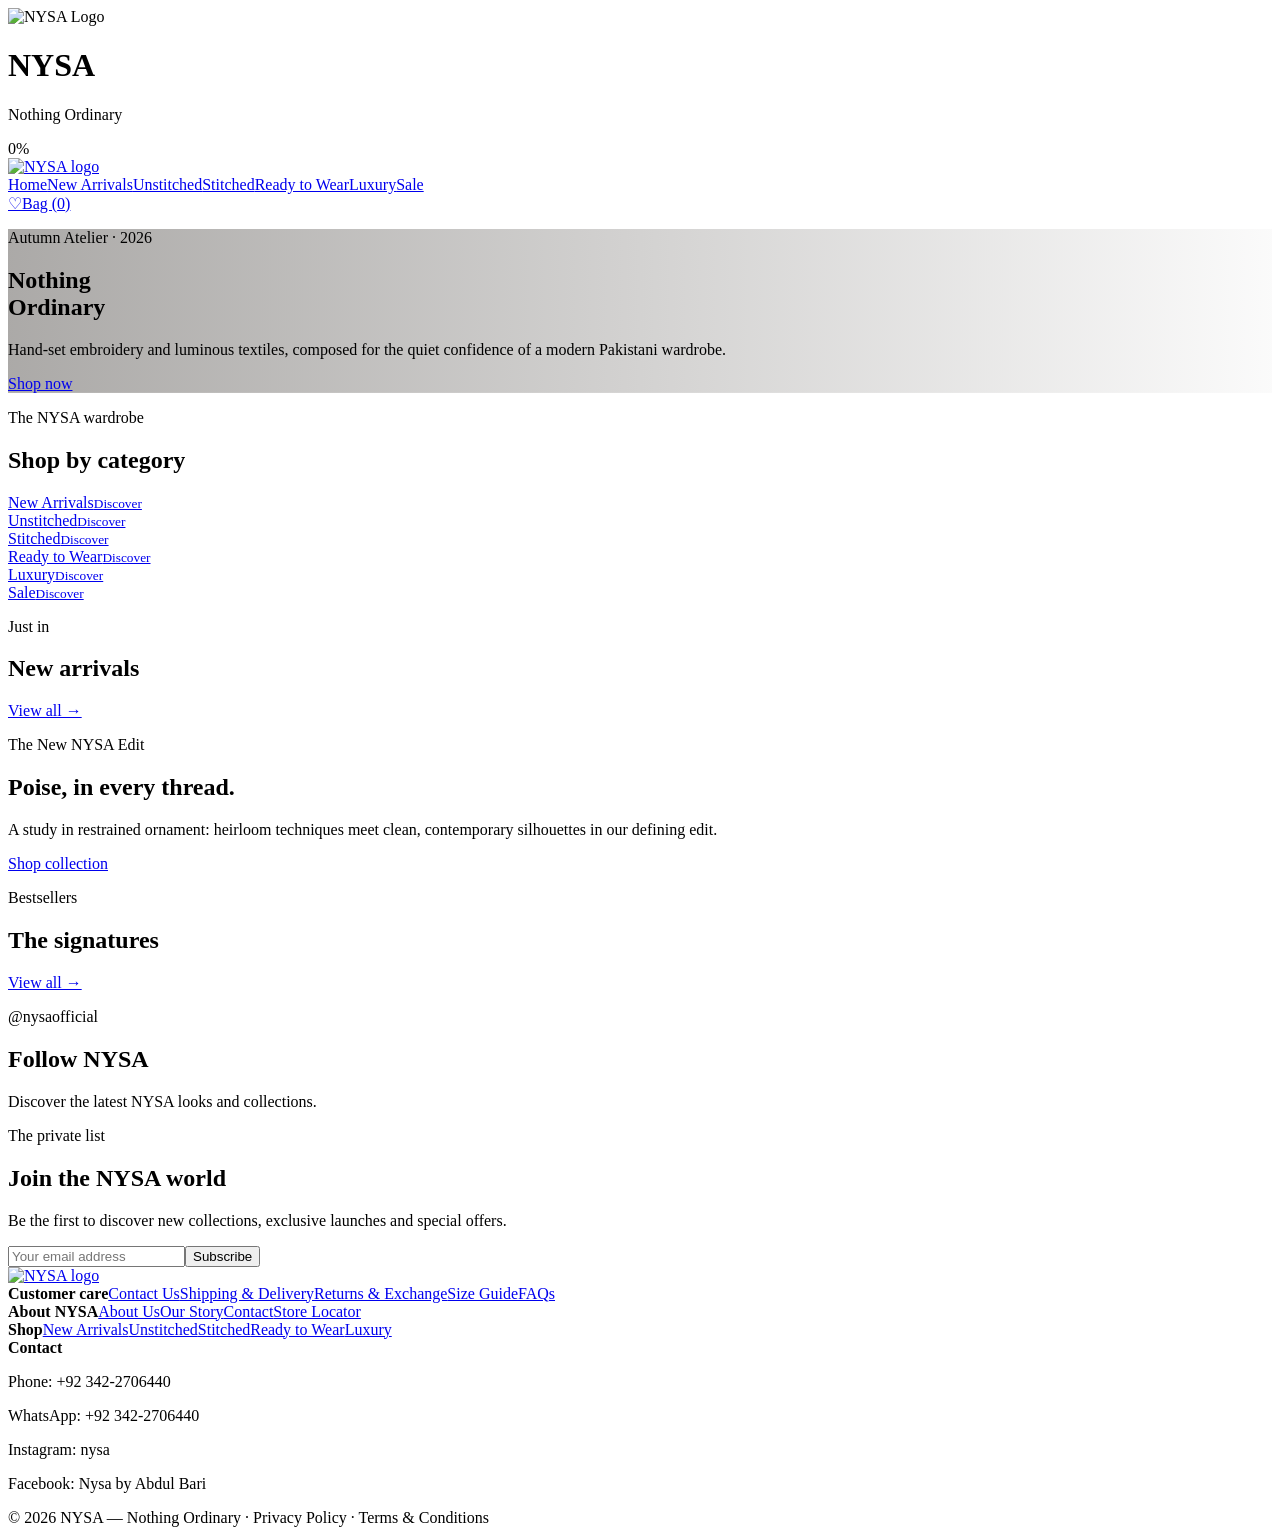
==== index.html @ f867de08 "Add files via upload" ====
<!doctype html>
<html lang="en">

<head>
    <meta charset="utf-8">
    <meta name="viewport" content="width=device-width,initial-scale=1">
    <title>NYSA — Nothing Ordinary</title>
    <link rel="preconnect" href="https://fonts.googleapis.com">
    <link rel="preconnect" href="https://fonts.gstatic.com" crossorigin>
    <link
        href="https://fonts.googleapis.com/css2?family=Cormorant+Garamond:wght@400;500;600&family=Inter:wght@400;500;600&display=swap"
        rel="stylesheet">
    <link rel="stylesheet" href="css/style.css">
    <link rel="icon" type="image/jpeg" href="assets/nysa-logo.jpeg">
</head>

<body>

    <!-- Preloader Screen -->
    <div id="nysa-preloader">
        <div class="loader-content">
            <img src="assets/nysa-logo.jpeg" alt="NYSA Logo" class="loader-logo">
            <h1 class="loader-title">NYSA</h1>
            <p class="loader-subtitle">Nothing Ordinary</p>
            <div class="loader-progress-bar">
                <div id="loader-progress"></div>
            </div>
            <div id="loader-counter">0%</div>
        </div>
    </div>

    <header class="header"><a class="logo" href="index.html" aria-label="NYSA"><img src="assets/nysa-logo.jpeg"
                alt="NYSA logo"></a>
        <nav><a href="index.html">Home</a><a href="shop.html">New Arrivals</a><a
                href="shop.html?cat=unstitched">Unstitched</a><a href="shop.html?cat=stitched">Stitched</a><a
                href="shop.html?cat=ready">Ready to Wear</a><a href="shop.html?cat=luxury">Luxury</a><a
                href="shop.html?cat=sale">Sale</a></nav>
        <div class="actions"><a href="wishlist.html">♡</a><a href="cart.html">Bag (<span id="cartCount">0</span>)</a>
        </div>
    </header>

    <main>
        <section class="hero"
            style="background-image:linear-gradient(90deg,rgba(35,30,25,.38),rgba(35,30,25,.02)),url('https://nysa-couture-studio.lovable.app/assets/nysa-hero-BqJJNbSA.jpg');background-size:cover;background-position:center">
            <div>
                <p class="eyebrow">Autumn Atelier · 2026</p>
                <h1>Nothing<br>Ordinary</h1>
                <p>Hand-set embroidery and luminous textiles, composed for the quiet confidence of a modern Pakistani
                    wardrobe.</p><a class="btn" href="shop.html">Shop now</a>
            </div>
        </section>

        <section class="section">
            <div class="section-head">
                <div>
                    <p class="eyebrow">The NYSA wardrobe</p>
                    <h2>Shop by category</h2>
                </div>
            </div>
            <div class="categories">
                <a href="shop.html?cat=new">
                    <div>New Arrivals<small>Discover</small></div>
                </a>
                <a href="shop.html?cat=unstitched">
                    <div>Unstitched<small>Discover</small></div>
                </a>
                <a href="shop.html?cat=stitched">
                    <div>Stitched<small>Discover</small></div>
                </a>
                <a href="shop.html?cat=ready">
                    <div>Ready to Wear<small>Discover</small></div>
                </a>
                <a href="shop.html?cat=luxury">
                    <div>Luxury<small>Discover</small></div>
                </a>
                <a href="shop.html?cat=sale">
                    <div>Sale<small>Discover</small></div>
                </a>
            </div>
        </section>

        <section class="section">
            <div class="section-head">
                <div>
                    <p class="eyebrow">Just in</p>
                    <h2>New arrivals</h2>
                </div><a href="shop.html">View all →</a>
            </div>
            <div class="products" id="newProducts"></div>
        </section>

        <section class="editorial">
            <div class="editorial-copy">
                <p class="eyebrow">The New NYSA Edit</p>
                <h2>Poise, in every thread.</h2>
                <p>A study in restrained ornament: heirloom techniques meet clean, contemporary silhouettes in our
                    defining edit.</p><a class="btn dark" href="shop.html?cat=luxury">Shop collection</a>
            </div>
            <div class="editorial-image"
                style="background-image:url('https://nysa-couture-studio.lovable.app/assets/nysa-editorial-D_HZrEHn.jpg');background-size:cover;background-position:center">
            </div>
        </section>

        <section class="section">
            <div class="section-head">
                <div>
                    <p class="eyebrow">Bestsellers</p>
                    <h2>The signatures</h2>
                </div><a href="shop.html">View all →</a>
            </div>
            <div class="products" id="bestProducts"></div>
        </section>

        <section class="instagram">
            <p class="eyebrow">@nysaofficial</p>
            <h2>Follow NYSA</h2>
            <p>Discover the latest NYSA looks and collections.</p>
            <div class="insta-grid">
                <div></div>
                <div></div>
                <div></div>
                <div></div>
                <div></div>
            </div>
        </section>
        <section class="newsletter">
            <p class="eyebrow">The private list</p>
            <h2>Join the NYSA world</h2>
            <p>Be the first to discover new collections, exclusive launches and special offers.</p>
            <form onsubmit="subscribe(event)"><input type="email" required
                    placeholder="Your email address"><button>Subscribe</button></form>
        </section>
    </main>

    <footer>
        <div class="footer-brand"><a class="logo" href="index.html" aria-label="NYSA"><img src="assets/nysa-logo.jpeg"
                    alt="NYSA logo"></a></div>
        <div><b>Customer care</b><a href="contact.html">Contact Us</a><a href="#">Shipping & Delivery</a><a
                href="#">Returns & Exchange</a><a href="#">Size Guide</a><a href="#">FAQs</a></div>
        <div><b>About NYSA</b><a href="#">About Us</a><a href="#">Our Story</a><a href="contact.html">Contact</a><a
                href="#">Store Locator</a></div>
        <div><b>Shop</b><a href="shop.html">New Arrivals</a><a href="shop.html?cat=unstitched">Unstitched</a><a
                href="shop.html?cat=stitched">Stitched</a><a href="shop.html?cat=ready">Ready to Wear</a><a
                href="shop.html?cat=luxury">Luxury</a></div>
        <div><b>Contact</b>
            <p>Phone: +92 342-2706440</p>
            <p>WhatsApp: +92 342-2706440</p>
            <p>Instagram: nysa</p>
            <p>Facebook: Nysa by Abdul Bari</p>
        </div>
    </footer>
    <div class="copyright">© 2026 NYSA — Nothing Ordinary · Privacy Policy · Terms & Conditions</div>
    <script src="js/products.js"></script>
    <script src="js/main.js"></script>
</body>

</html>
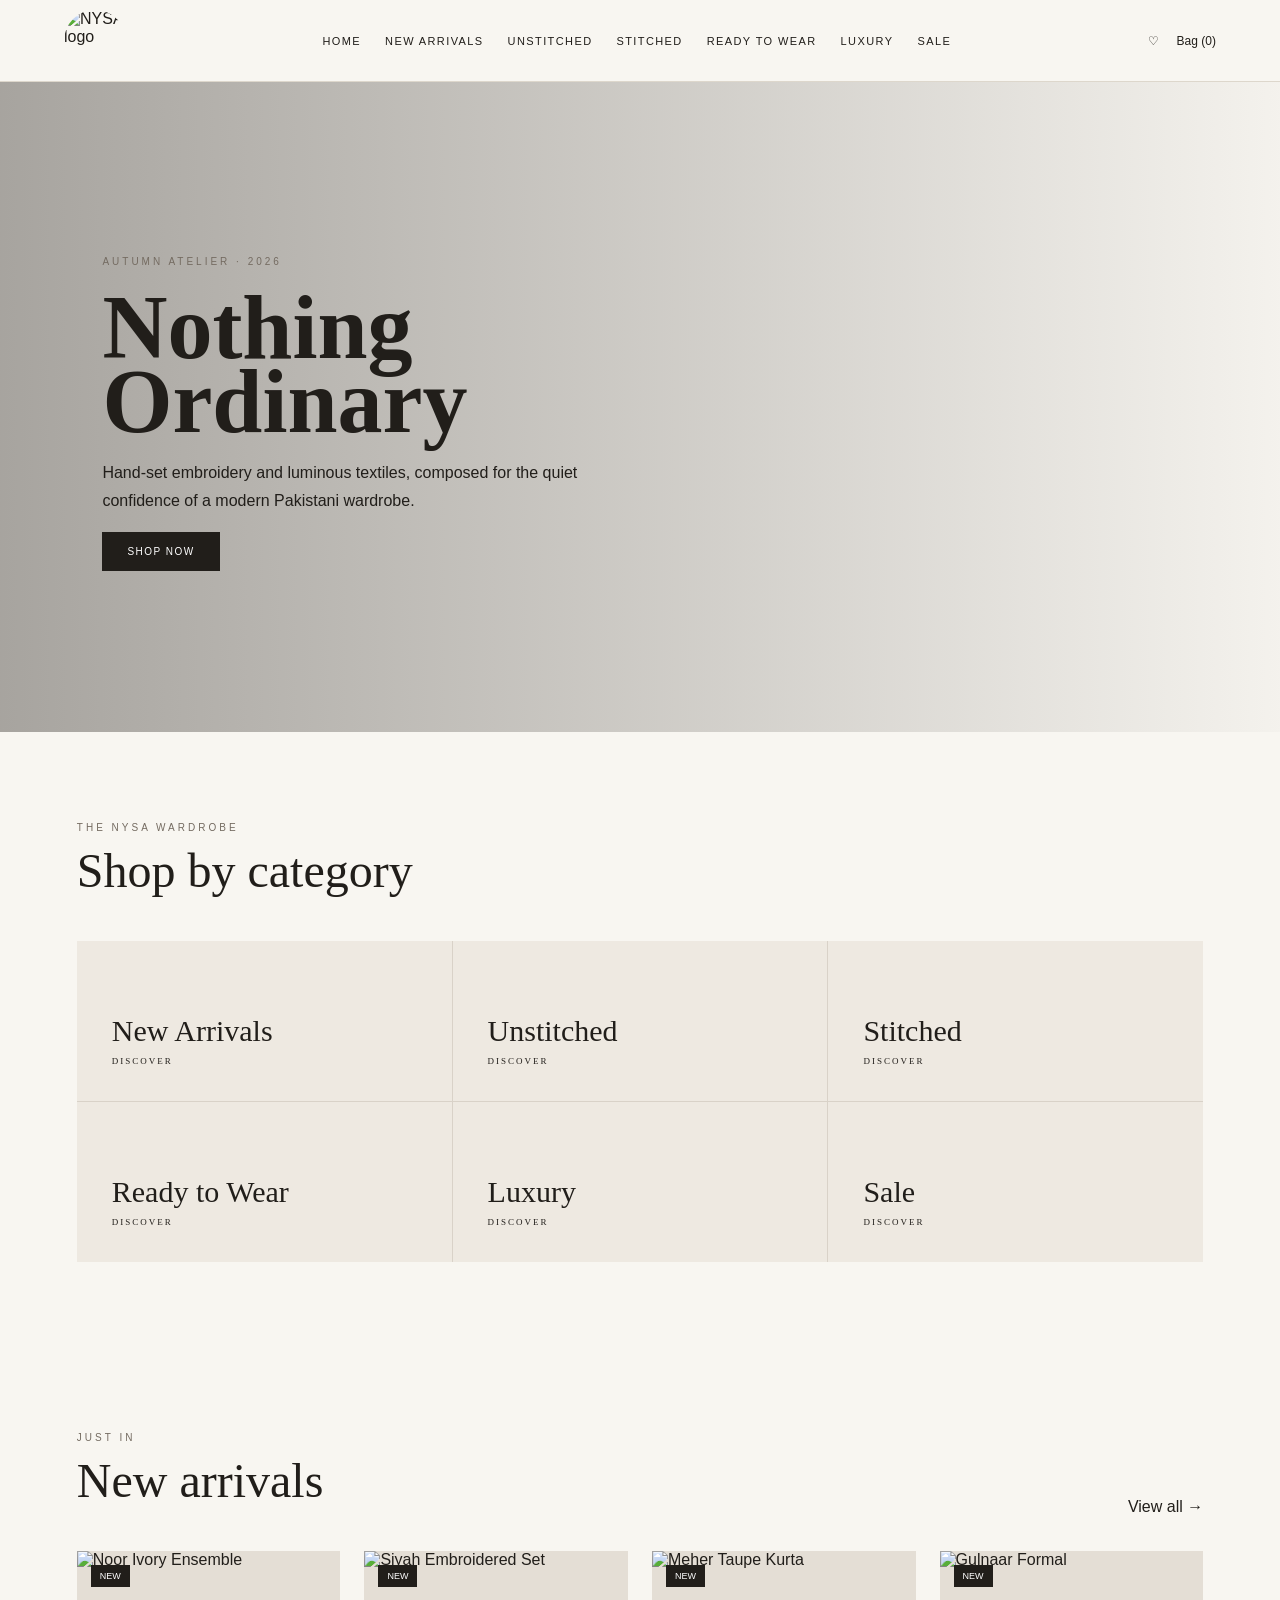
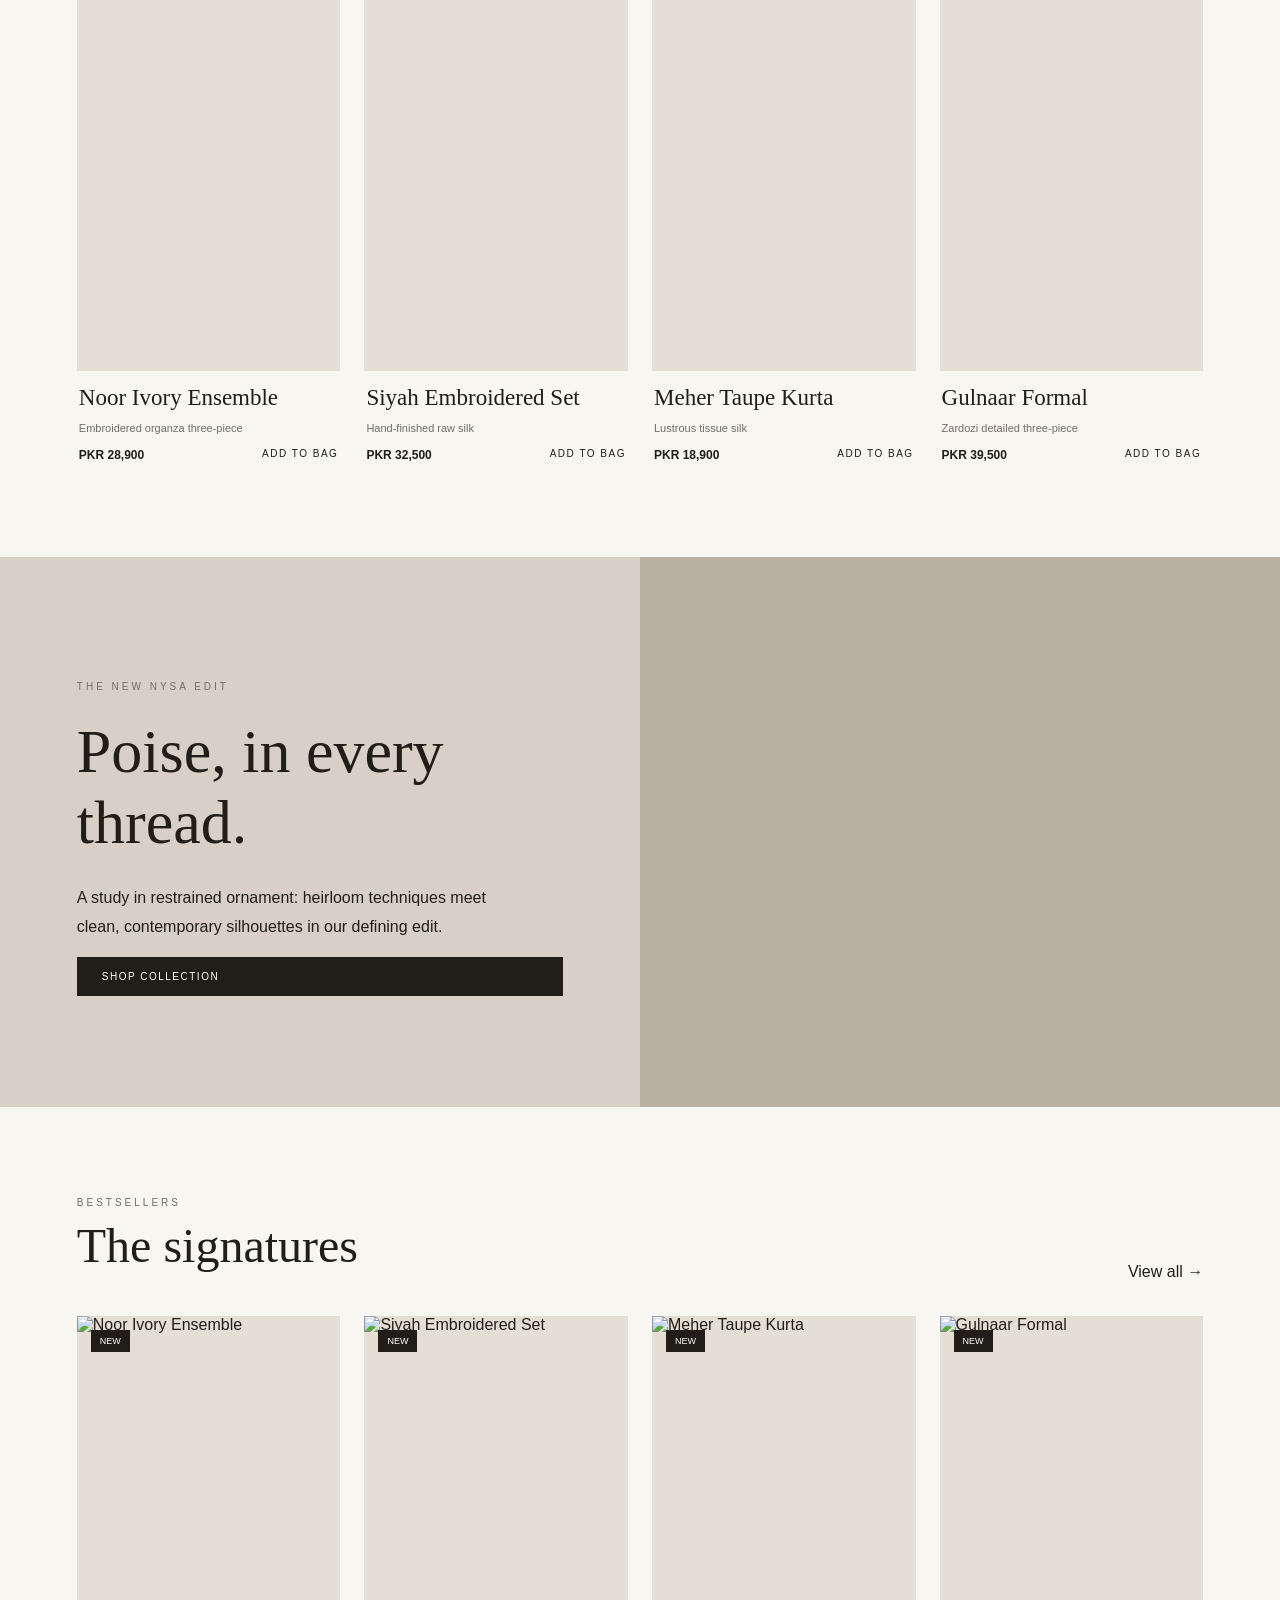
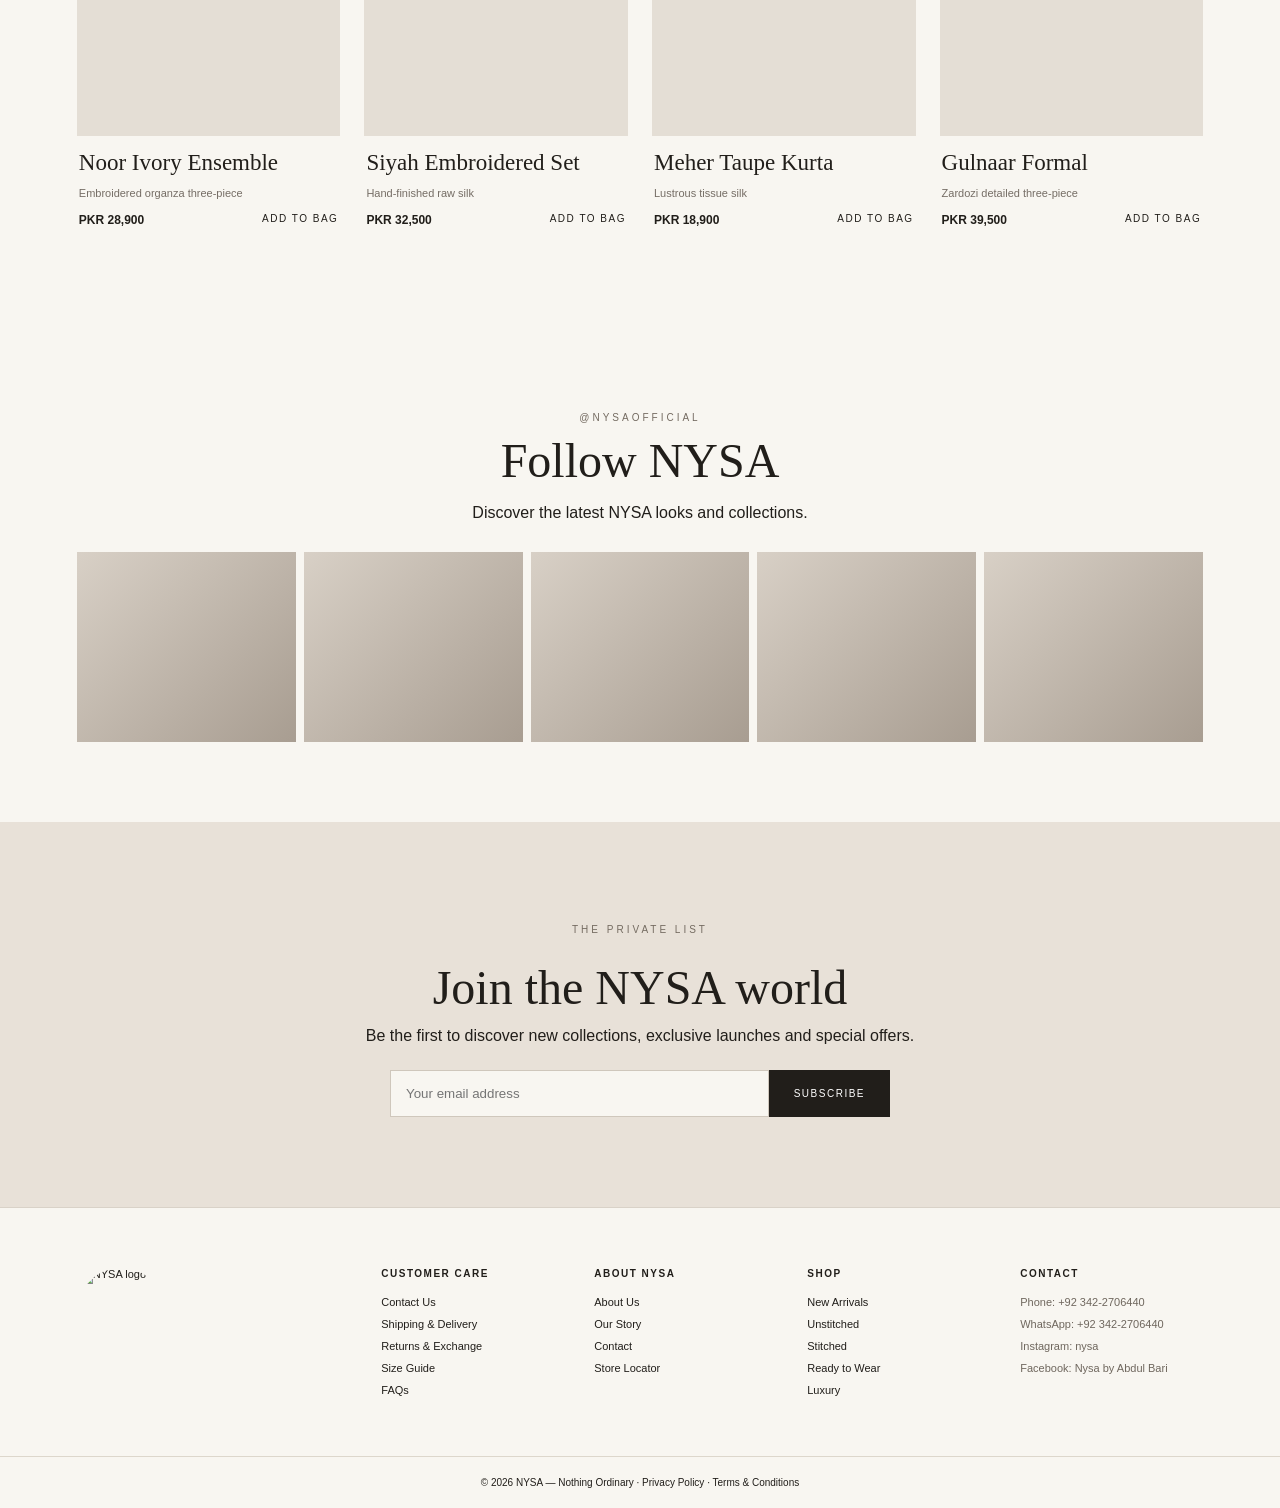
==== commit 5f51fd00: "Update index.html" ====
--- a/index.html
+++ b/index.html
@@ -10,7 +10,7 @@
     <link
         href="https://fonts.googleapis.com/css2?family=Cormorant+Garamond:wght@400;500;600&family=Inter:wght@400;500;600&display=swap"
         rel="stylesheet">
-    <link rel="stylesheet" href="css/style.css">
+    <link rel="stylesheet" href="style.css">
     <link rel="icon" type="image/jpeg" href="assets/nysa-logo.jpeg">
 </head>
 
@@ -150,8 +150,8 @@
         </div>
     </footer>
     <div class="copyright">© 2026 NYSA — Nothing Ordinary · Privacy Policy · Terms & Conditions</div>
-    <script src="js/products.js"></script>
-    <script src="js/main.js"></script>
+    <script src="products.js"></script>
+    <script src="main.js"></script>
 </body>
 
-</html>+</html>
--- a/style.css
+++ b/style.css
@@ -0,0 +1,648 @@
+* {
+    box-sizing: border-box
+}
+
+body {
+    margin: 0;
+    background: #f8f6f1;
+    color: #211e1a;
+    font-family: Inter, Arial, sans-serif
+}
+
+a {
+    text-decoration: none;
+    color: inherit
+}
+
+.header {
+    height: 82px;
+    border-bottom: 1px solid #ddd7cc;
+    background: #f8f6f1;
+    display: flex;
+    align-items: center;
+    padding: 0 5%;
+    gap: 30px;
+    position: sticky;
+    top: 0;
+    z-index: 10
+}
+
+.logo {
+    display: flex;
+    align-items: center;
+    flex-shrink: 0
+}
+
+.logo img {
+    display: block;
+    width: 62px;
+    height: 62px;
+    object-fit: contain;
+    border-radius: 50%
+}
+
+.checkout .logo img,
+.contact .logo img {
+    width: 105px;
+    height: 105px
+}
+
+.footer-brand .logo img {
+    width: 88px;
+    height: 88px
+}
+
+.header nav {
+    display: flex;
+    gap: 24px;
+    margin: auto;
+    font-size: 11px;
+    text-transform: uppercase;
+    letter-spacing: 1.4px
+}
+
+.actions {
+    display: flex;
+    gap: 18px;
+    font-size: 12px
+}
+
+.hero {
+    min-height: 650px;
+    padding: 110px 8%;
+    display: flex;
+    align-items: center;
+    background: linear-gradient(90deg, #d7d0c6, #eee9e1 48%, #b5aa9e);
+}
+
+.hero>div {
+    max-width: 520px
+}
+
+.eyebrow {
+    text-transform: uppercase;
+    letter-spacing: 3px;
+    font-size: 10px;
+    color: #746b61
+}
+
+.hero h1 {
+    font: 600 90px/0.82 "Cormorant Garamond";
+    margin: 20px 0
+}
+
+.hero p {
+    line-height: 1.8;
+    max-width: 480px
+}
+
+.btn,
+button {
+    display: inline-block;
+    border: 0;
+    background: #211e1a;
+    color: white;
+    padding: 14px 25px;
+    text-transform: uppercase;
+    letter-spacing: 1.5px;
+    font-size: 10px;
+    cursor: pointer
+}
+
+.dark {
+    background: #211e1a;
+    color: #fff
+}
+
+.section {
+    padding: 80px 6%
+}
+
+.section-head {
+    display: flex;
+    justify-content: space-between;
+    align-items: end;
+    margin-bottom: 35px
+}
+
+.section h2,
+.instagram h2,
+.newsletter h2 {
+    font: 500 48px "Cormorant Garamond";
+    margin: 8px 0
+}
+
+.categories {
+    display: grid;
+    grid-template-columns: repeat(3, 1fr);
+    gap: 1px;
+    background: #d9d2c8
+}
+
+.categories a {
+    background: #eee9e1;
+    min-height: 160px;
+    padding: 35px;
+    display: flex;
+    align-items: end;
+    font: 500 30px "Cormorant Garamond"
+}
+
+.categories small {
+    display: block;
+    font: 9px Inter;
+    text-transform: uppercase;
+    letter-spacing: 2px;
+    margin-top: 8px
+}
+
+.products {
+    display: grid;
+    grid-template-columns: repeat(4, 1fr);
+    gap: 24px
+}
+
+.photo {
+    height: 420px;
+    background: #e4ded5;
+    position: relative;
+    overflow: hidden
+}
+
+.photo span {
+    position: absolute;
+    top: 14px;
+    left: 14px;
+    background: #211e1a;
+    color: white;
+    padding: 6px 9px;
+    font-size: 9px;
+    text-transform: uppercase;
+    z-index: 2
+}
+
+.placeholder {
+    height: 100%;
+    display: flex;
+    align-items: center;
+    justify-content: center;
+    text-align: center;
+    padding: 30px;
+    color: #71685e;
+    font: 500 24px "Cormorant Garamond";
+    background: linear-gradient(135deg, #e8e2d9, #c9c0b4)
+}
+
+.small {
+    height: 160px;
+    width: 130px
+}
+
+.card-info {
+    padding: 14px 2px
+}
+
+.card-info h3 {
+    font: 500 23px "Cormorant Garamond";
+    margin: 0
+}
+
+.card-info p {
+    font-size: 11px;
+    color: #756d65
+}
+
+.card-info strong {
+    font-size: 12px
+}
+
+.card-info button {
+    float: right;
+    background: none;
+    color: #211e1a;
+    padding: 3px 0
+}
+
+.editorial {
+    display: grid;
+    grid-template-columns: 1fr 1fr;
+    min-height: 550px;
+    background: #d8d0c6
+}
+
+.editorial-copy {
+    padding: 100px 12%;
+    display: flex;
+    flex-direction: column;
+    justify-content: center
+}
+
+.editorial-copy h2 {
+    font: 500 62px "Cormorant Garamond";
+    margin: 10px 0
+}
+
+.editorial-copy p {
+    line-height: 1.8;
+    max-width: 450px
+}
+
+.editorial-image {
+    display: flex;
+    align-items: center;
+    justify-content: center;
+    font: 500 60px "Cormorant Garamond";
+    background: #b8aea2;
+    text-align: center
+}
+
+.editorial-image small {
+    display: block;
+    font: 10px Inter;
+    letter-spacing: 4px
+}
+
+.instagram {
+    text-align: center;
+    padding: 80px 6%
+}
+
+.insta-grid {
+    display: grid;
+    grid-template-columns: repeat(5, 1fr);
+    gap: 8px;
+    margin-top: 30px
+}
+
+.insta-grid div {
+    height: 190px;
+    background: linear-gradient(135deg, #d8d0c6, #a89d91)
+}
+
+.newsletter {
+    text-align: center;
+    padding: 90px 20px;
+    background: #e8e1d8
+}
+
+.newsletter p {
+    max-width: 550px;
+    margin: 12px auto 25px
+}
+
+.newsletter form {
+    display: flex;
+    max-width: 500px;
+    margin: auto
+}
+
+.newsletter input,
+.toolbar input,
+.toolbar select,
+.checkout-form input,
+.checkout-form textarea,
+.checkout-form select,
+.product-info select {
+    padding: 15px;
+    border: 1px solid #cfc7bc;
+    background: #f8f6f1;
+    outline: none
+}
+
+.newsletter input {
+    flex: 1
+}
+
+footer {
+    padding: 60px 6%;
+    display: grid;
+    grid-template-columns: 1.5fr repeat(4, 1fr);
+    gap: 30px;
+    border-top: 1px solid #d9d2c8
+}
+
+footer div {
+    display: flex;
+    flex-direction: column;
+    gap: 10px;
+    font-size: 11px
+}
+
+footer b {
+    text-transform: uppercase;
+    letter-spacing: 1.5px;
+    font-size: 10px;
+    margin-bottom: 7px
+}
+
+footer p {
+    margin: 0;
+    color: #6f675e
+}
+
+.copyright {
+    text-align: center;
+    padding: 20px;
+    border-top: 1px solid #ddd7cc;
+    font-size: 10px
+}
+
+.shop {
+    padding: 90px 6%;
+    min-height: 80vh
+}
+
+.shop h1,
+.checkout h1,
+.contact h1 {
+    font: 500 64px "Cormorant Garamond"
+}
+
+.toolbar {
+    display: flex;
+    gap: 10px;
+    margin: 30px 0
+}
+
+.toolbar input {
+    flex: 1
+}
+
+.product-page {
+    display: grid;
+    grid-template-columns: 1.1fr .9fr;
+    min-height: 75vh
+}
+
+.product-image {
+    background: #ddd5ca;
+    min-height: 650px
+}
+
+.product-info {
+    padding: 100px 9%;
+    display: flex;
+    flex-direction: column;
+    align-items: flex-start;
+    justify-content: center
+}
+
+.product-info h1 {
+    font: 500 58px "Cormorant Garamond";
+    margin: 10px 0
+}
+
+.product-info h2 {
+    font: 400 28px "Cormorant Garamond"
+}
+
+.product-info select {
+    margin: 20px 0;
+    width: 180px
+}
+
+.cart-row {
+    display: flex;
+    gap: 25px;
+    padding: 20px 0;
+    border-bottom: 1px solid #ddd7cc
+}
+
+.summary {
+    padding: 35px 0
+}
+
+.checkout,
+.contact {
+    max-width: 700px;
+    margin: auto;
+    padding: 70px 25px;
+    min-height: 100vh
+}
+
+.checkout-form {
+    display: flex;
+    flex-direction: column;
+    gap: 14px;
+    margin-top: 35px
+}
+
+.checkout-form textarea {
+    min-height: 130px;
+    resize: vertical
+}
+
+.checkout-form select {
+    padding: 15px
+}
+
+@media(max-width:900px) {
+    .header nav {
+        display: none
+    }
+
+    .products {
+        grid-template-columns: repeat(2, 1fr)
+    }
+
+    .categories {
+        grid-template-columns: repeat(2, 1fr)
+    }
+
+    .editorial {
+        grid-template-columns: 1fr
+    }
+
+    .editorial-image {
+        min-height: 350px
+    }
+
+    footer {
+        grid-template-columns: repeat(2, 1fr)
+    }
+
+    .hero h1 {
+        font-size: 65px
+    }
+}
+
+@media(max-width:560px) {
+    .header {
+        padding: 0 18px
+    }
+
+    .logo img {
+        width: 52px;
+        height: 52px
+    }
+
+    .checkout .logo img,
+    .contact .logo img {
+        width: 90px;
+        height: 90px
+    }
+
+    .products,
+    .categories {
+        grid-template-columns: 1fr
+    }
+
+    .photo {
+        height: 430px
+    }
+
+    .hero {
+        min-height: 560px;
+        padding: 70px 25px
+    }
+
+    .hero h1 {
+        font-size: 58px
+    }
+
+    .section {
+        padding: 55px 20px
+    }
+
+    .section h2,
+    .instagram h2,
+    .newsletter h2 {
+        font-size: 40px
+    }
+
+    .insta-grid {
+        grid-template-columns: repeat(2, 1fr)
+    }
+
+    footer {
+        grid-template-columns: 1fr
+    }
+
+    .product-page {
+        grid-template-columns: 1fr
+    }
+
+    .product-image {
+        min-height: 450px
+    }
+
+    .product-info {
+        padding: 50px 25px
+    }
+
+    .product-info h1 {
+        font-size: 45px
+    }
+}
+
+.product-real-image {
+    width: 100%;
+    height: 100%;
+    object-fit: cover;
+    display: block
+}
+
+.cart-real-image {
+    width: 130px;
+    height: 160px;
+    object-fit: cover;
+    display: block
+}
+
+.product-image .product-real-image {
+    width: 100%;
+    height: 100%;
+    object-fit: cover
+}
+
+.hero {
+    background-position: center
+}
+
+.editorial-image {
+    background-size: cover !important;
+    background-position: center !important;
+}
+/* NYSA Preloader Styles */
+#nysa-preloader {
+  position: fixed;
+  top: 0;
+  left: 0;
+  width: 100%;
+  height: 100%;
+  background-color: #ffffff;
+  z-index: 99999;
+  display: flex;
+  align-items: center;
+  justify-content: center;
+  flex-direction: column;
+  transition: opacity 0.6s ease, visibility 0.6s ease;
+}
+
+#nysa-preloader.hidden {
+  opacity: 0;
+  visibility: hidden;
+  pointer-events: none;
+}
+
+.loader-content {
+  text-align: center;
+  display: flex;
+  flex-direction: column;
+  align-items: center;
+}
+
+.loader-logo {
+  width: 120px;
+  height: 120px;
+  border-radius: 50%;
+  object-fit: cover;
+  margin-bottom: 15px;
+  animation: pulse 2s infinite ease-in-out;
+}
+
+.loader-title {
+  font-family: 'Playfair Display', serif, sans-serif;
+  font-size: 28px;
+  letter-spacing: 3px;
+  margin: 5px 0;
+  color: #111;
+  font-weight: 700;
+}
+
+.loader-subtitle {
+  font-size: 14px;
+  letter-spacing: 4px;
+  text-transform: uppercase;
+  color: #666;
+  margin-bottom: 25px;
+}
+
+.loader-progress-bar {
+  width: 220px;
+  height: 3px;
+  background-color: #e0e0e0;
+  border-radius: 3px;
+  overflow: hidden;
+  margin-bottom: 10px;
+}
+
+#loader-progress {
+  width: 0%;
+  height: 100%;
+  background-color: #000000;
+  transition: width 0.1s linear;
+}
+
+#loader-counter {
+  font-size: 14px;
+  font-weight: 600;
+  color: #333;
+  letter-spacing: 1px;
+}
+
+@keyframes pulse {
+  0% { transform: scale(1); }
+  50% { transform: scale(1.05); }
+  100% { transform: scale(1); }
+}
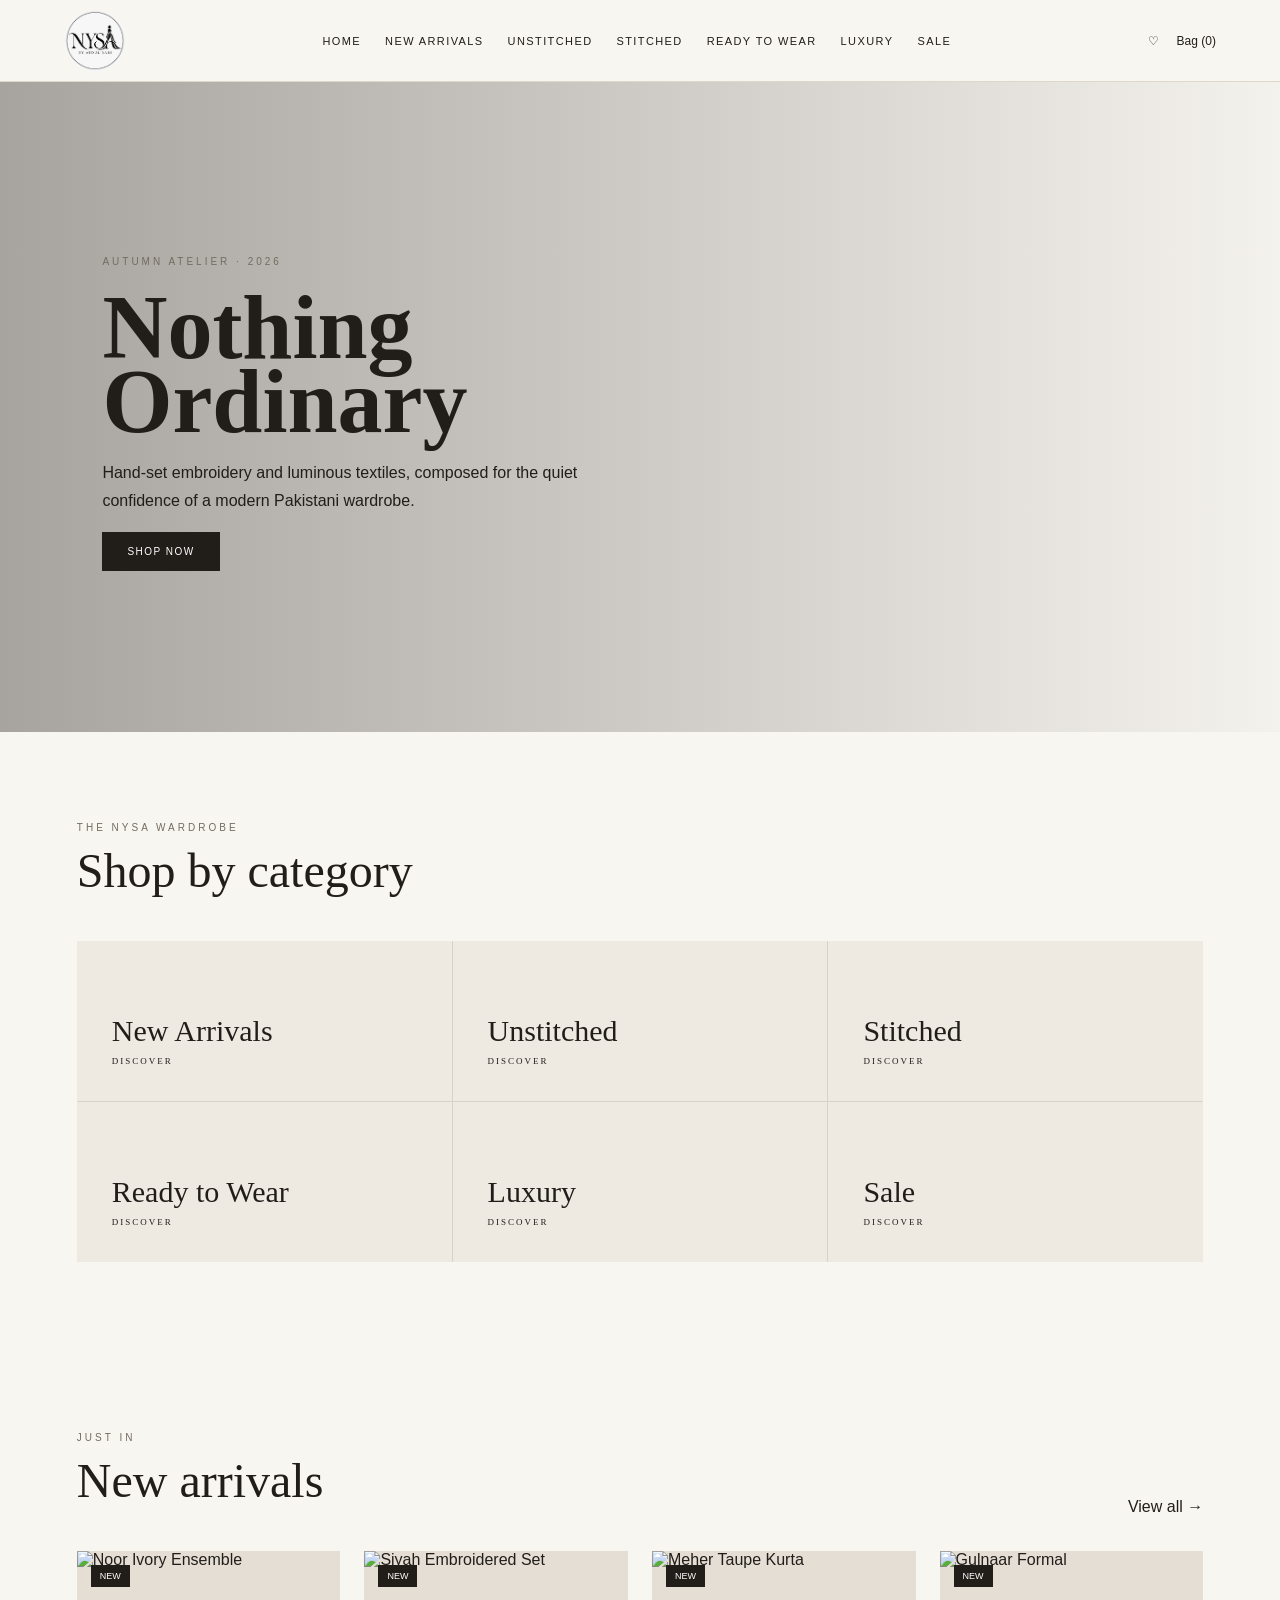
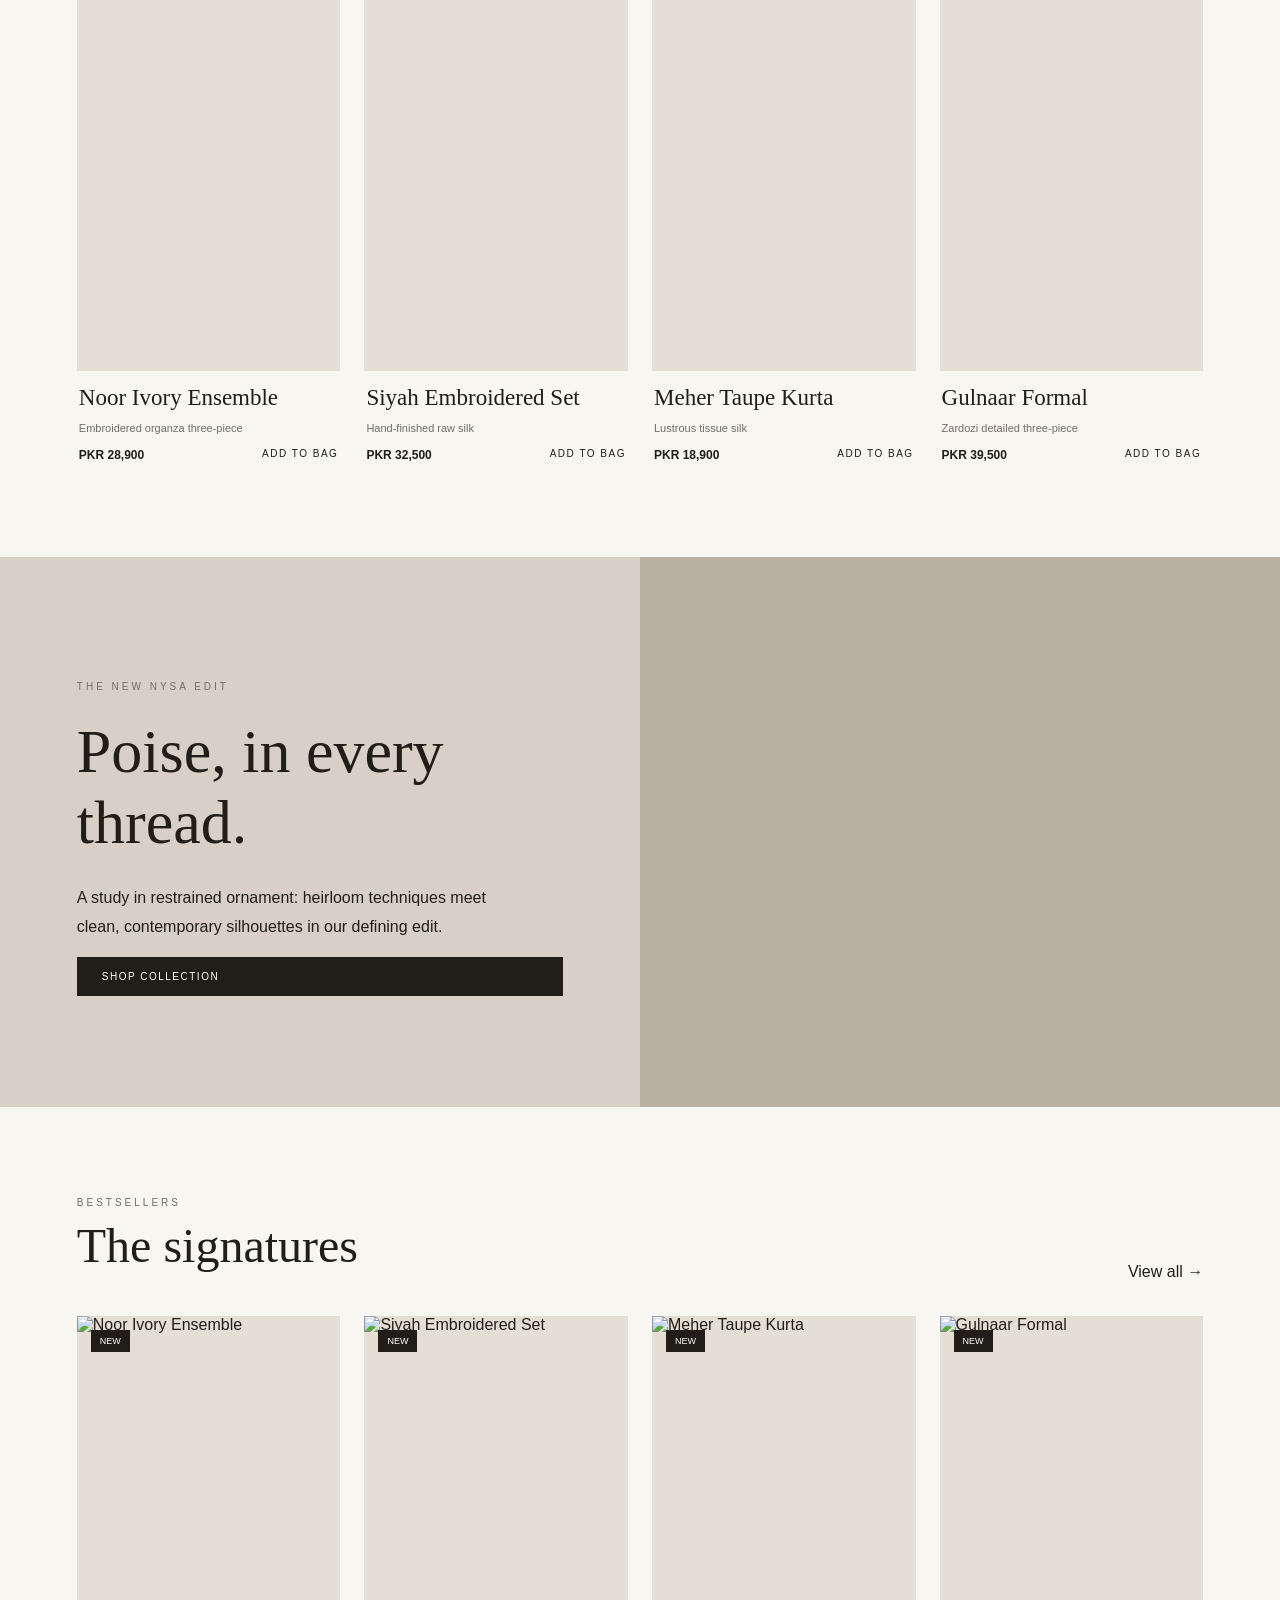
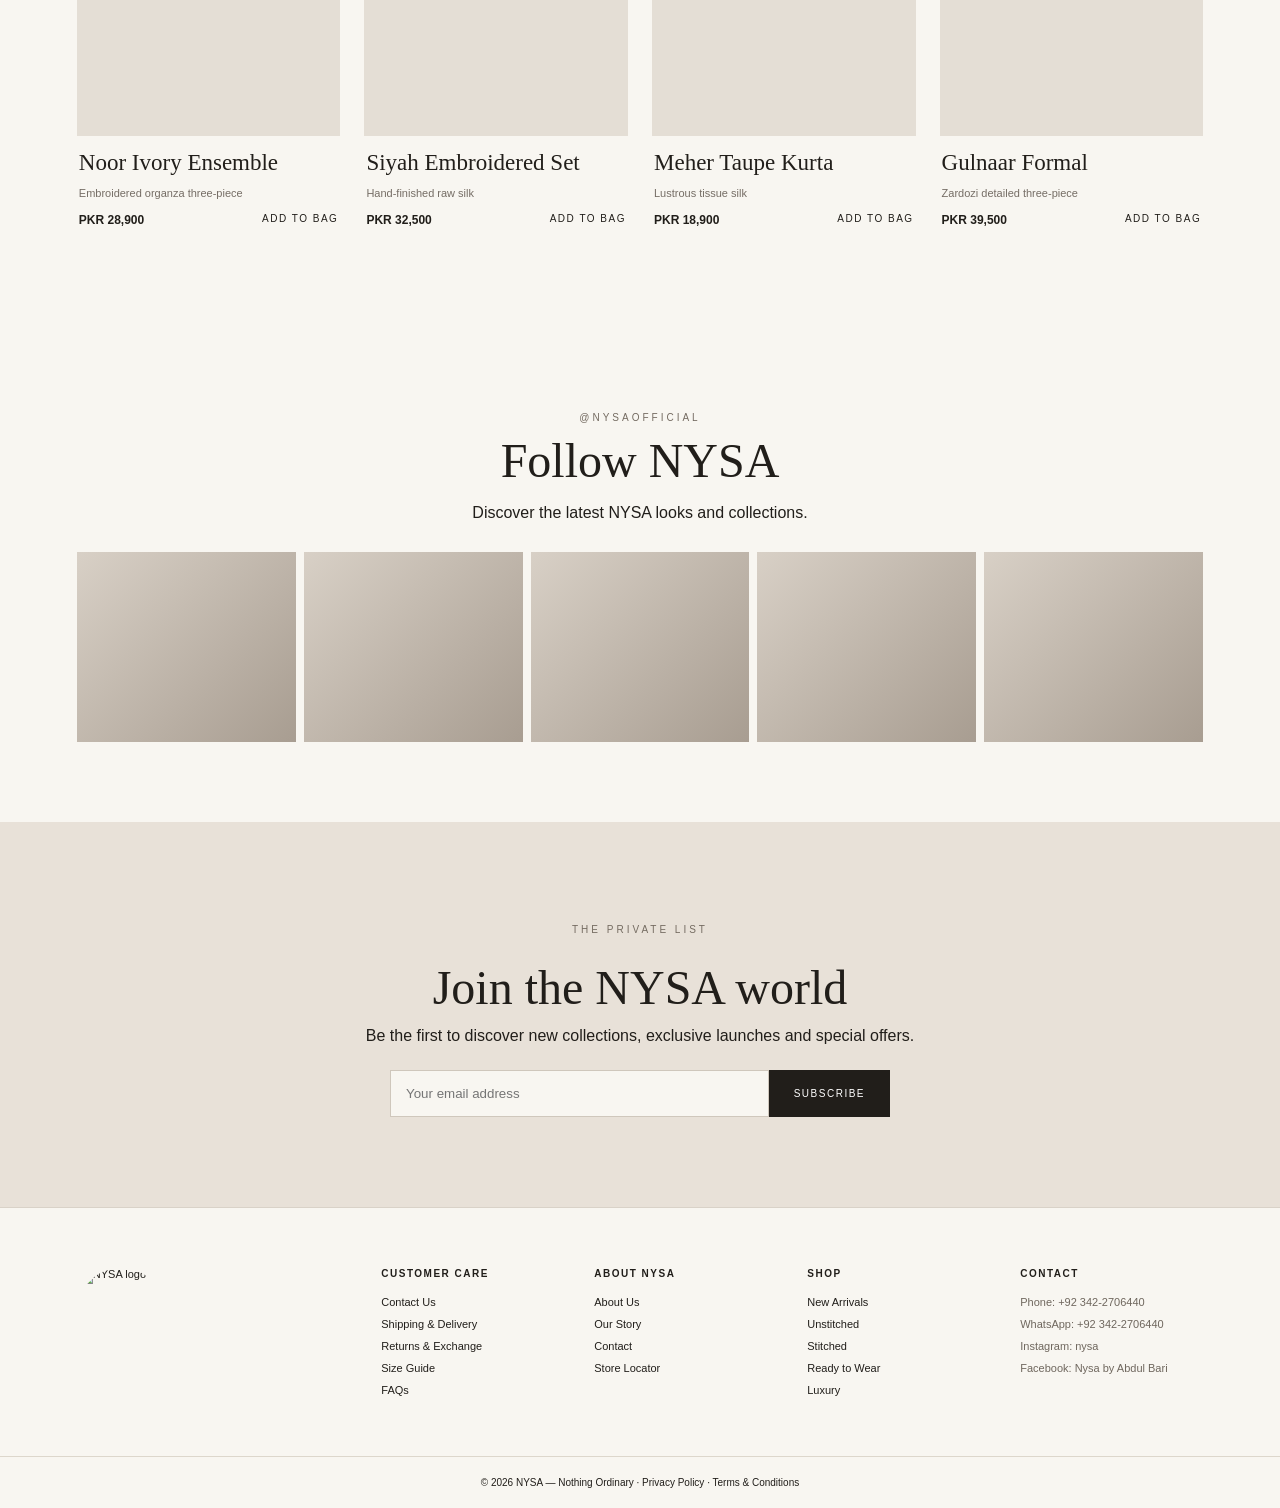
==== commit 1f59d26d: "Update index.html" ====
--- a/index.html
+++ b/index.html
@@ -11,7 +11,8 @@
         href="https://fonts.googleapis.com/css2?family=Cormorant+Garamond:wght@400;500;600&family=Inter:wght@400;500;600&display=swap"
         rel="stylesheet">
     <link rel="stylesheet" href="style.css">
-    <link rel="icon" type="image/jpeg" href="assets/nysa-logo.jpeg">
+        <link rel="icon" href="nysa-logo.jpeg">
+
 </head>
 
 <body>
@@ -19,7 +20,7 @@
     <!-- Preloader Screen -->
     <div id="nysa-preloader">
         <div class="loader-content">
-            <img src="assets/nysa-logo.jpeg" alt="NYSA Logo" class="loader-logo">
+            <img src="nysa-logo.jpeg" alt="NYSA Logo" class="loader-logo">
             <h1 class="loader-title">NYSA</h1>
             <p class="loader-subtitle">Nothing Ordinary</p>
             <div class="loader-progress-bar">
@@ -29,7 +30,7 @@
         </div>
     </div>
 
-    <header class="header"><a class="logo" href="index.html" aria-label="NYSA"><img src="assets/nysa-logo.jpeg"
+    <header class="header"><a class="logo" href="index.html" aria-label="NYSA"><img src="nysa-logo.jpeg"
                 alt="NYSA logo"></a>
         <nav><a href="index.html">Home</a><a href="shop.html">New Arrivals</a><a
                 href="shop.html?cat=unstitched">Unstitched</a><a href="shop.html?cat=stitched">Stitched</a><a
